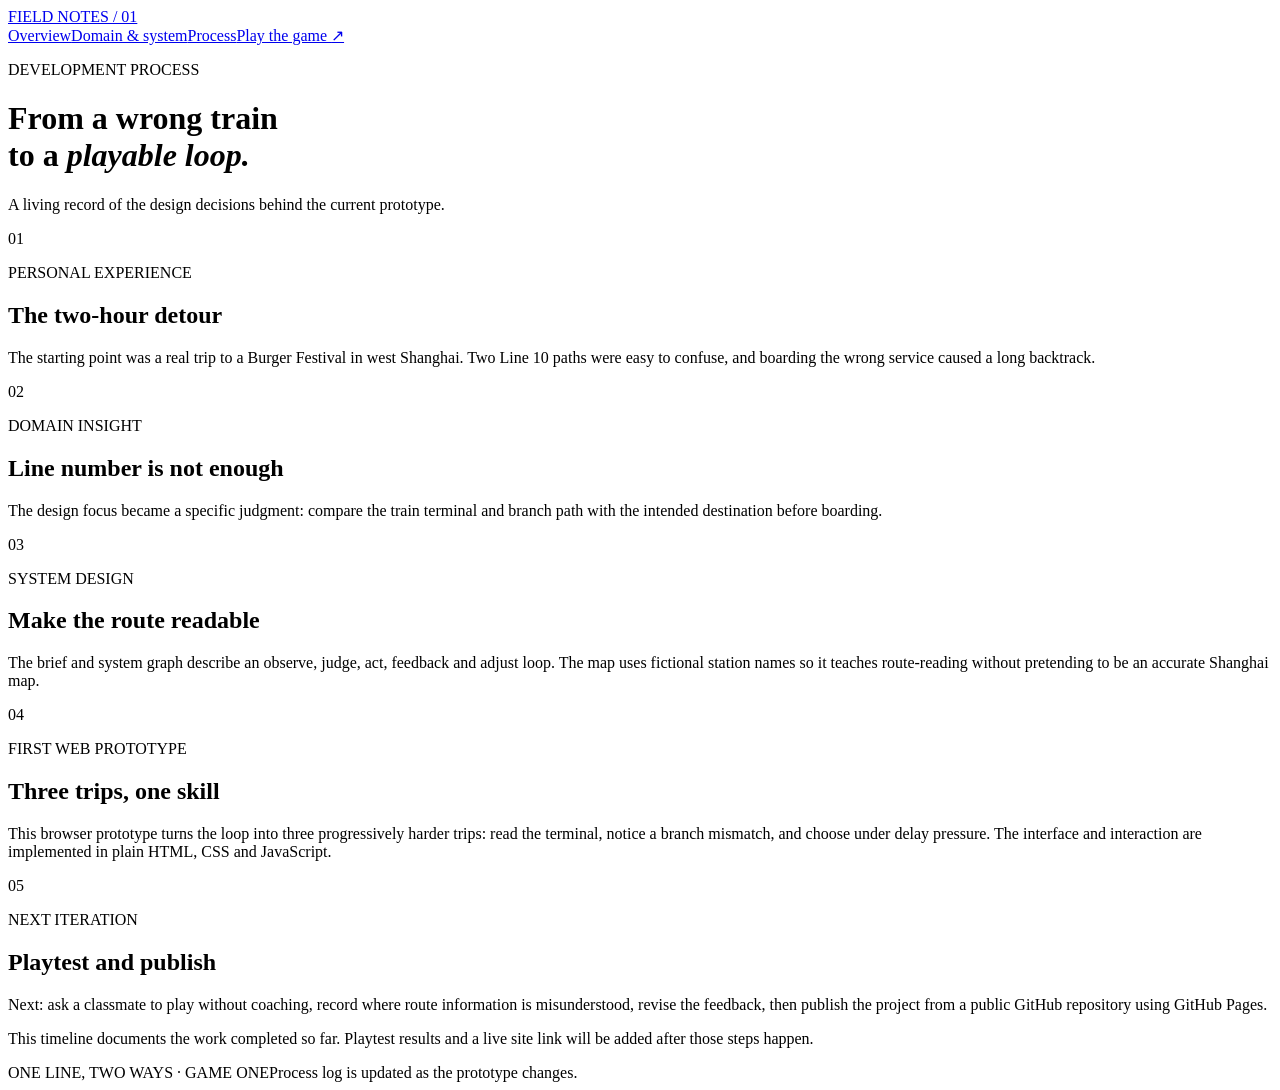
==== process.html @ 7434f153 "Add playable web game and project pages" ====
<!doctype html><html lang="en"><head><meta charset="utf-8"><meta name="viewport" content="width=device-width,initial-scale=1"><title>Process — One Line, Two Ways</title><link rel="stylesheet" href="assets/site.css"></head>
<body><header class="topbar"><a class="brand" href="index.html"><span class="brand-dot"></span> FIELD NOTES / 01</a><nav><a href="index.html">Overview</a><a href="domain.html">Domain &amp; system</a><a class="active" href="process.html">Process</a><a class="nav-play" href="game.html">Play the game <span>↗</span></a></nav></header><main class="article"><p class="eyebrow">DEVELOPMENT PROCESS</p><h1>From a wrong train<br>to a <em>playable loop.</em></h1><p class="lede">A living record of the design decisions behind the current prototype.</p><div class="timeline"><article><span class="timeline-index">01</span><div><p class="eyebrow">PERSONAL EXPERIENCE</p><h2>The two-hour detour</h2><p>The starting point was a real trip to a Burger Festival in west Shanghai. Two Line 10 paths were easy to confuse, and boarding the wrong service caused a long backtrack.</p></div></article><article><span class="timeline-index">02</span><div><p class="eyebrow">DOMAIN INSIGHT</p><h2>Line number is not enough</h2><p>The design focus became a specific judgment: compare the train terminal and branch path with the intended destination before boarding.</p></div></article><article><span class="timeline-index">03</span><div><p class="eyebrow">SYSTEM DESIGN</p><h2>Make the route readable</h2><p>The brief and system graph describe an observe, judge, act, feedback and adjust loop. The map uses fictional station names so it teaches route-reading without pretending to be an accurate Shanghai map.</p></div></article><article><span class="timeline-index">04</span><div><p class="eyebrow">FIRST WEB PROTOTYPE</p><h2>Three trips, one skill</h2><p>This browser prototype turns the loop into three progressively harder trips: read the terminal, notice a branch mismatch, and choose under delay pressure. The interface and interaction are implemented in plain HTML, CSS and JavaScript.</p></div></article><article><span class="timeline-index">05</span><div><p class="eyebrow">NEXT ITERATION</p><h2>Playtest and publish</h2><p>Next: ask a classmate to play without coaching, record where route information is misunderstood, revise the feedback, then publish the project from a public GitHub repository using GitHub Pages.</p></div></article></div><p class="process-note">This timeline documents the work completed so far. Playtest results and a live site link will be added after those steps happen.</p></main><footer><span>ONE LINE, TWO WAYS · GAME ONE</span><span>Process log is updated as the prototype changes.</span></footer></body></html>
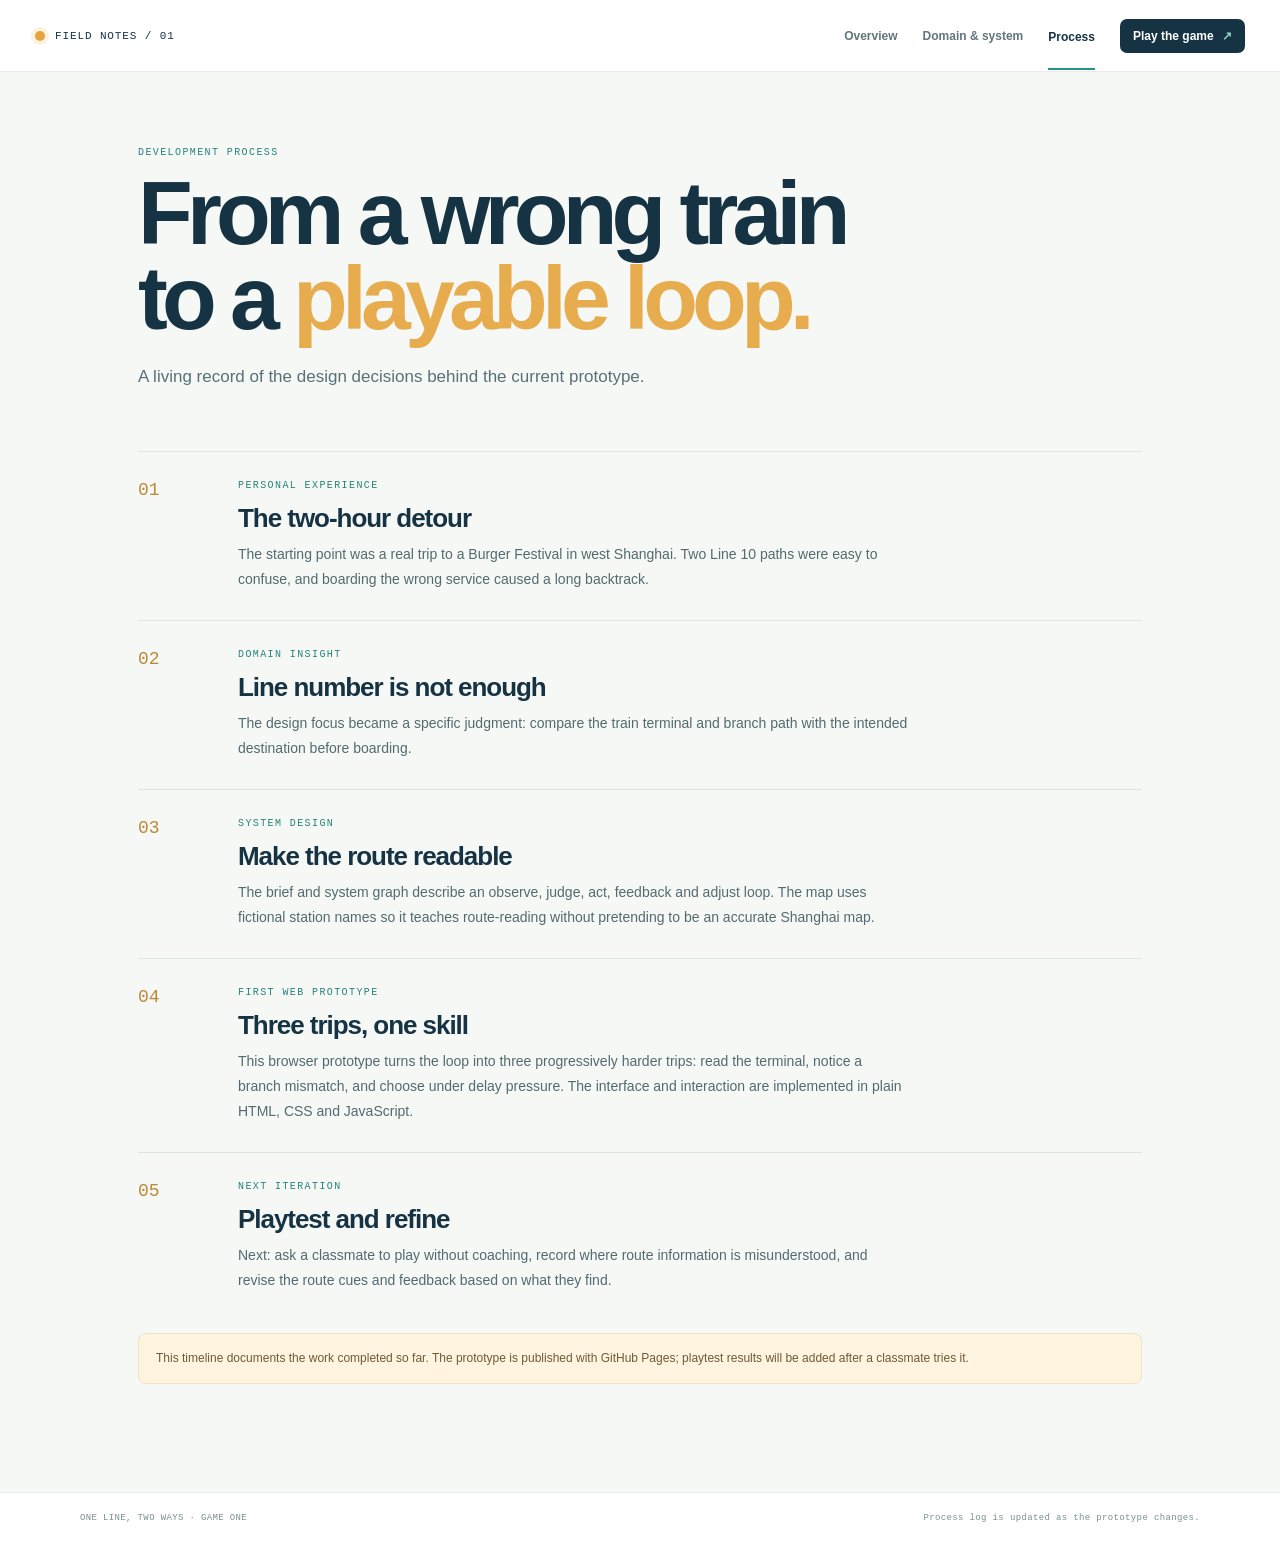
==== commit 2a68b3a8: "Update process notes after publishing" ====
--- a/process.html
+++ b/process.html
@@ -1,2 +1,2 @@
 <!doctype html><html lang="en"><head><meta charset="utf-8"><meta name="viewport" content="width=device-width,initial-scale=1"><title>Process — One Line, Two Ways</title><link rel="stylesheet" href="assets/site.css"></head>
-<body><header class="topbar"><a class="brand" href="index.html"><span class="brand-dot"></span> FIELD NOTES / 01</a><nav><a href="index.html">Overview</a><a href="domain.html">Domain &amp; system</a><a class="active" href="process.html">Process</a><a class="nav-play" href="game.html">Play the game <span>↗</span></a></nav></header><main class="article"><p class="eyebrow">DEVELOPMENT PROCESS</p><h1>From a wrong train<br>to a <em>playable loop.</em></h1><p class="lede">A living record of the design decisions behind the current prototype.</p><div class="timeline"><article><span class="timeline-index">01</span><div><p class="eyebrow">PERSONAL EXPERIENCE</p><h2>The two-hour detour</h2><p>The starting point was a real trip to a Burger Festival in west Shanghai. Two Line 10 paths were easy to confuse, and boarding the wrong service caused a long backtrack.</p></div></article><article><span class="timeline-index">02</span><div><p class="eyebrow">DOMAIN INSIGHT</p><h2>Line number is not enough</h2><p>The design focus became a specific judgment: compare the train terminal and branch path with the intended destination before boarding.</p></div></article><article><span class="timeline-index">03</span><div><p class="eyebrow">SYSTEM DESIGN</p><h2>Make the route readable</h2><p>The brief and system graph describe an observe, judge, act, feedback and adjust loop. The map uses fictional station names so it teaches route-reading without pretending to be an accurate Shanghai map.</p></div></article><article><span class="timeline-index">04</span><div><p class="eyebrow">FIRST WEB PROTOTYPE</p><h2>Three trips, one skill</h2><p>This browser prototype turns the loop into three progressively harder trips: read the terminal, notice a branch mismatch, and choose under delay pressure. The interface and interaction are implemented in plain HTML, CSS and JavaScript.</p></div></article><article><span class="timeline-index">05</span><div><p class="eyebrow">NEXT ITERATION</p><h2>Playtest and publish</h2><p>Next: ask a classmate to play without coaching, record where route information is misunderstood, revise the feedback, then publish the project from a public GitHub repository using GitHub Pages.</p></div></article></div><p class="process-note">This timeline documents the work completed so far. Playtest results and a live site link will be added after those steps happen.</p></main><footer><span>ONE LINE, TWO WAYS · GAME ONE</span><span>Process log is updated as the prototype changes.</span></footer></body></html>
+<body><header class="topbar"><a class="brand" href="index.html"><span class="brand-dot"></span> FIELD NOTES / 01</a><nav><a href="index.html">Overview</a><a href="domain.html">Domain &amp; system</a><a class="active" href="process.html">Process</a><a class="nav-play" href="game.html">Play the game <span>↗</span></a></nav></header><main class="article"><p class="eyebrow">DEVELOPMENT PROCESS</p><h1>From a wrong train<br>to a <em>playable loop.</em></h1><p class="lede">A living record of the design decisions behind the current prototype.</p><div class="timeline"><article><span class="timeline-index">01</span><div><p class="eyebrow">PERSONAL EXPERIENCE</p><h2>The two-hour detour</h2><p>The starting point was a real trip to a Burger Festival in west Shanghai. Two Line 10 paths were easy to confuse, and boarding the wrong service caused a long backtrack.</p></div></article><article><span class="timeline-index">02</span><div><p class="eyebrow">DOMAIN INSIGHT</p><h2>Line number is not enough</h2><p>The design focus became a specific judgment: compare the train terminal and branch path with the intended destination before boarding.</p></div></article><article><span class="timeline-index">03</span><div><p class="eyebrow">SYSTEM DESIGN</p><h2>Make the route readable</h2><p>The brief and system graph describe an observe, judge, act, feedback and adjust loop. The map uses fictional station names so it teaches route-reading without pretending to be an accurate Shanghai map.</p></div></article><article><span class="timeline-index">04</span><div><p class="eyebrow">FIRST WEB PROTOTYPE</p><h2>Three trips, one skill</h2><p>This browser prototype turns the loop into three progressively harder trips: read the terminal, notice a branch mismatch, and choose under delay pressure. The interface and interaction are implemented in plain HTML, CSS and JavaScript.</p></div></article><article><span class="timeline-index">05</span><div><p class="eyebrow">NEXT ITERATION</p><h2>Playtest and refine</h2><p>Next: ask a classmate to play without coaching, record where route information is misunderstood, and revise the route cues and feedback based on what they find.</p></div></article></div><p class="process-note">This timeline documents the work completed so far. The prototype is published with GitHub Pages; playtest results will be added after a classmate tries it.</p></main><footer><span>ONE LINE, TWO WAYS · GAME ONE</span><span>Process log is updated as the prototype changes.</span></footer></body></html>
--- a/assets/site.css
+++ b/assets/site.css
@@ -0,0 +1 @@
+:root{--ink:#163344;--muted:#617780;--teal:#277e87;--paper:#f6f8f6;--line:#dce6e3;--sans:'DM Sans',Arial,sans-serif;--display:'Space Grotesk',Arial,sans-serif;--mono:'DM Mono',monospace}*{box-sizing:border-box}body{margin:0;background:var(--paper);color:var(--ink);font-family:var(--sans);-webkit-font-smoothing:antialiased}.topbar{height:72px;background:#fff;border-bottom:1px solid #e5ecea;display:flex;align-items:center;justify-content:space-between;padding:0 max(28px,calc((100vw - 1210px)/2));position:relative;z-index:2}.brand{text-decoration:none;color:var(--ink);font:500 11px var(--mono);letter-spacing:.08em;display:flex;align-items:center;gap:10px}.brand-dot{width:10px;height:10px;background:#e5a53c;border-radius:50%;box-shadow:0 0 0 4px #fbf2df}.topbar nav{display:flex;align-items:center;gap:25px}.topbar nav a{font-size:12px;font-weight:600;text-decoration:none;color:#60757c;transition:color .15s}.topbar nav a:hover,.topbar nav a.active{color:var(--ink)}.topbar nav a.active:not(.nav-play){box-shadow:inset 0 -2px #269187;padding:28px 0 26px}.topbar nav a.nav-play{background:var(--ink);color:white;border-radius:7px;padding:10px 13px}.nav-play span{color:#8fd2c4;padding-left:5px}.hero{min-height:555px;background:#102b3f;color:white;display:grid;grid-template-columns:1fr 1fr;align-items:center;padding:70px max(28px,calc((100vw - 1130px)/2));gap:64px;overflow:hidden}.eyebrow{font:500 10px var(--mono);letter-spacing:.14em;color:#258379;margin:0 0 13px}.hero .eyebrow,.closing .eyebrow{color:#a4d7c9}.hero h1,.article h1{font:600 clamp(3.5rem,7vw,6.3rem)/.95 var(--display);letter-spacing:-.065em;margin:0}.hero h1 em,.article h1 em{font-style:normal;color:#e7ac4d}.lede{max-width:480px;font-size:17px;line-height:1.65;color:#c4d4d7;margin:22px 0 26px}.button{display:inline-flex;align-items:center;gap:20px;padding:14px 18px;border-radius:7px;text-decoration:none;font-size:13px;font-weight:700;transition:transform .15s}.button:hover{transform:translateY(-2px)}.button.primary{background:#e4a442;color:#172f3c}.button.primary span{font-size:18px}.micro{font:10px var(--mono);color:#98afb2;margin-top:16px}.hero-map{position:relative;height:365px;border:1px solid #416075;border-radius:15px;background:radial-gradient(ellipse at 50% 50%,#1a4055,#132f43 68%);overflow:hidden}.map-label{position:absolute;left:25px;top:23px;font:10px var(--mono);letter-spacing:.12em;color:#93b2b7}.map-dest{position:absolute;right:22px;top:29px;text-align:right;font:700 11px/1.4 var(--mono);letter-spacing:.08em;color:#ffcf75}.map-dest b{font-size:17px}.route-main{position:absolute;left:9%;right:12%;top:49%;height:5px;background:#65b8ae;border-radius:5px}.route-main:after{content:'CENTRAL';position:absolute;left:48%;top:14px;color:#aac4c4;font:9px var(--mono)}.route-main i,.route-branch i{position:absolute;top:50%;width:14px;height:14px;transform:translateY(-50%);border:4px solid #7bd1c1;background:#18394c;border-radius:50%}.route-main i:nth-child(1){left:0}.route-main i:nth-child(2){left:45%}.route-main i:nth-child(3){right:0}.route-branch{position:absolute;left:54%;width:38%;height:75px;border-top:4px solid #e2a448;border-radius:0 40px 0 0}.branch-a{top:49%}.branch-b{top:49%;height:80px;transform:scaleY(-1);border-color:#7895a0}.route-branch i{top:-2px;border-color:#f0bb60}.branch-b i{border-color:#92a8ae}.route-branch i:nth-child(1){left:10%}.route-branch i:nth-child(2){left:52%}.route-branch i:nth-child(3){right:-2px}.route-branch span{position:absolute;right:0;top:-25px;color:#ffd182;font:9px var(--mono);letter-spacing:.08em}.branch-b span{transform:scaleY(-1);top:10px;color:#b5c5c5}.map-station{position:absolute;left:49%;top:43%;font:9px var(--mono);color:#deecea}.map-note{position:absolute;left:25px;bottom:24px;font:500 17px/1.35 var(--display);color:#c9d9d7}.intro-grid{max-width:1120px;margin:auto;padding:90px 28px;display:grid;grid-template-columns:1fr 1.15fr;gap:75px}.intro-grid h2,.feature-band h2,.graph-section h2,.closing h2,.article h2{font:600 clamp(2rem,4vw,3.3rem)/1.1 var(--display);letter-spacing:-.04em;margin:0}.intro-grid>div:nth-child(2)>p{font-size:16px;line-height:1.8;color:#506970;margin:5px 0 18px}.text-link{font-size:12px;font-weight:700;color:#237b79;text-decoration:none}.text-link span{font-size:17px;padding-left:7px}.feature-band{background:#e6efec;display:grid;grid-template-columns:1fr 1.15fr;gap:70px;padding:75px max(28px,calc((100vw - 1120px)/2))}.steps{display:grid;grid-template-columns:repeat(3,1fr);gap:24px;align-items:center}.steps article{border-top:2px solid #9fbcb4;padding-top:15px}.steps b{font:500 9px var(--mono);color:#257d76;letter-spacing:.08em}.steps p{font-size:13px;line-height:1.65;color:#49636a}.graph-section{max-width:1120px;margin:auto;padding:82px 28px 94px}.section-head{display:flex;align-items:end;justify-content:space-between;gap:25px;margin-bottom:25px}.section-head .text-link{white-space:nowrap}.graph-image{width:100%;height:auto;border:1px solid #dce5e2;border-radius:12px;display:block;background:#fff}.closing{background:#17384b;text-align:center;padding:74px 28px;color:#fff}.closing h2{font-size:clamp(2.2rem,4vw,3.7rem);margin-bottom:24px}.button.light{background:#f6f3e9;color:#17384b}footer{display:flex;justify-content:space-between;padding:20px max(28px,calc((100vw - 1120px)/2));background:#fff;border-top:1px solid #e6ecea;color:#7c8f91;font:9px var(--mono);letter-spacing:.04em}.article{max-width:1060px;margin:0 auto;padding:75px 28px 96px}.article h1{font-size:clamp(3.5rem,7vw,6rem);color:var(--ink)}.article>.lede{color:#587078;max-width:650px}.article-grid{display:grid;grid-template-columns:1fr 1fr;gap:55px;margin:66px 0 70px;padding-top:35px;border-top:1px solid var(--line)}.article-grid h2{font-size:28px;margin-bottom:12px}.article-grid p:not(.eyebrow),.wide-block>p:not(.eyebrow){font-size:14px;line-height:1.85;color:#526b71}.wide-block{padding:33px 0 45px;border-top:1px solid var(--line)}.wide-block h2{font-size:32px;margin-bottom:15px}.wide-block .graph-image{margin-top:22px}.data-grid{display:grid;grid-template-columns:repeat(4,1fr);gap:13px;margin:28px 0 55px}.data-grid section{background:#edf3f1;border-radius:9px;padding:19px}.data-grid section p:last-child{font-size:12px;line-height:1.7;color:#526a70}.challenge-grid{grid-template-columns:repeat(3,1fr);margin-top:0}.challenge-grid section{background:#18394b;color:white}.challenge-grid .eyebrow{color:#9ed1c1}.challenge-grid h3{font:600 18px var(--display);margin:0}.challenge-grid section p:last-child{color:#cbdbd8}.article-cta{padding:35px 0}.timeline{margin-top:60px}.timeline article{display:grid;grid-template-columns:75px 1fr;gap:25px;border-top:1px solid var(--line);padding:28px 0}.timeline-index{font:500 18px var(--mono);color:#bd8938}.timeline h2{font-size:26px;margin:0 0 9px}.timeline article p:not(.eyebrow){max-width:670px;font-size:14px;line-height:1.8;color:#526a70;margin:0}.process-note{background:#fff4df;border:1px solid #f0e2c2;padding:15px 17px;border-radius:8px;color:#705a36;font-size:12px;line-height:1.6}@media(max-width:760px){.topbar{height:auto;min-height:68px;padding:15px 20px;align-items:flex-start;gap:13px}.topbar nav{gap:12px;flex-wrap:wrap;justify-content:flex-end}.topbar nav a{font-size:10px}.topbar nav a.active:not(.nav-play){padding:5px 0}.hero{grid-template-columns:1fr;padding:64px 25px 40px;gap:38px}.hero-map{height:300px}.intro-grid,.feature-band{grid-template-columns:1fr;gap:30px;padding:58px 25px}.steps{gap:13px}.steps p{font-size:11px}.graph-section{padding:60px 20px}.section-head{align-items:flex-start;flex-direction:column}.article{padding:55px 22px 70px}.article-grid{grid-template-columns:1fr;gap:30px;margin:42px 0}.data-grid{grid-template-columns:1fr 1fr}.challenge-grid{grid-template-columns:1fr}.timeline article{grid-template-columns:40px 1fr;gap:14px}footer{padding:18px 20px;gap:15px;font-size:8px}}@media(max-width:450px){.topbar{display:block}.topbar nav{justify-content:flex-start;margin-top:17px}.hero h1{font-size:3.8rem}.steps{grid-template-columns:1fr}.data-grid{grid-template-columns:1fr}.hero-map{height:260px}}
